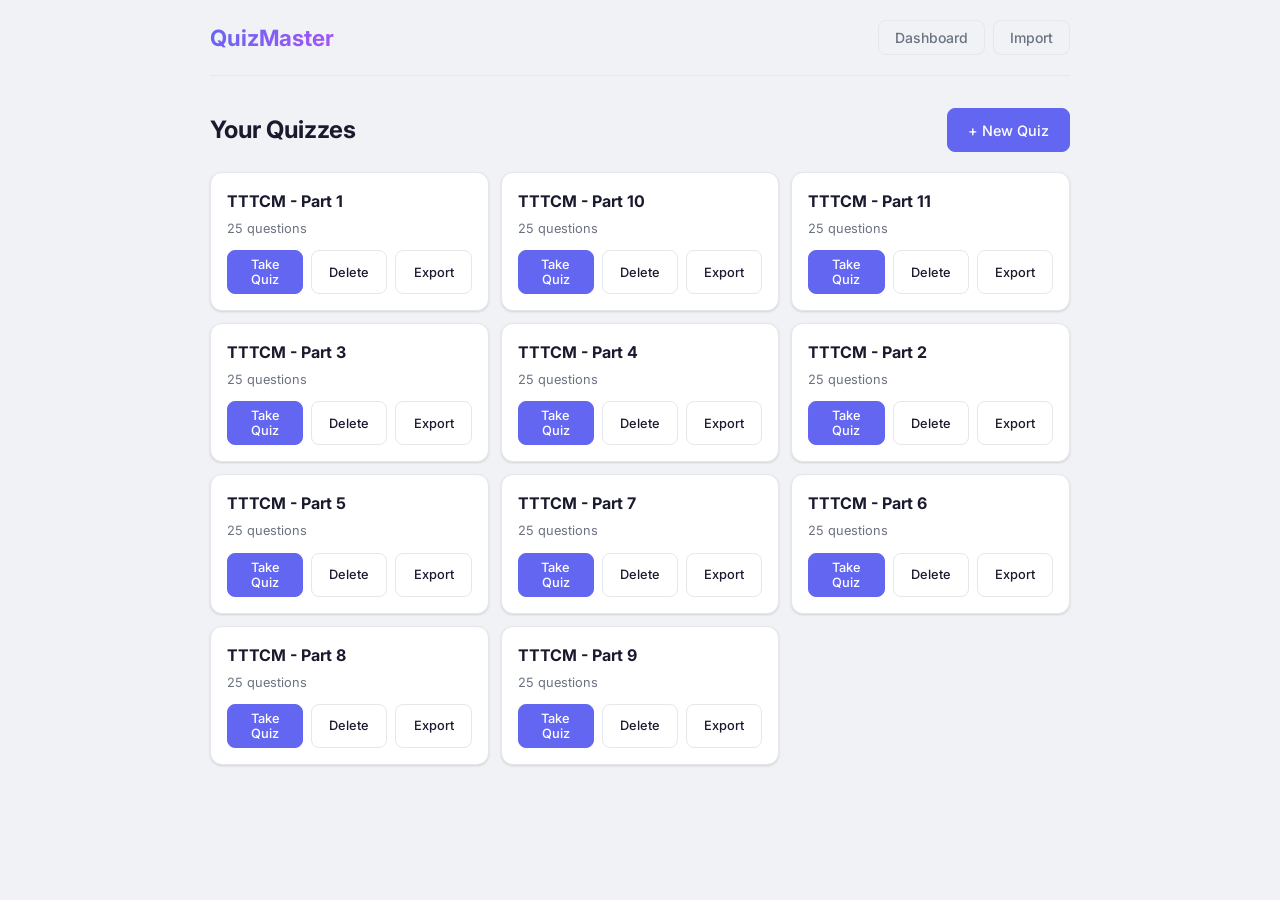
==== index.html @ abd86a7e "first commit" ====
<!DOCTYPE html>
<html lang="en">
<head>
  <meta charset="UTF-8" />
  <meta name="viewport" content="width=device-width, initial-scale=1.0" />
  <title>QuizMaster</title>
  <link rel="preconnect" href="https://fonts.googleapis.com" />
  <link href="https://fonts.googleapis.com/css2?family=Inter:opsz@14..32&display=swap" rel="stylesheet" />
  <link rel="stylesheet" href="style.css" />
</head>
<body>
  <div id="app">
    <header>
      <div class="logo">QuizMaster</div>
      <button class="hamburger" id="hamburger" onclick="toggleNav()" aria-label="Menu">☰</button>
      <nav id="navbar">
        <button class="nav-btn" data-view="dashboard" onclick="showView('dashboard')">Dashboard</button>
        <button class="nav-btn" data-view="import" onclick="showView('import')">Import</button>
      </nav>
    </header>

    <main>
      <!-- Dashboard -->
      <section id="view-dashboard" class="view active">
        <div class="dashboard-header">
          <h1>Your Quizzes</h1>
          <button class="btn primary" onclick="showView('import')">+ New Quiz</button>
        </div>
        <div id="quiz-list" class="quiz-grid"></div>
      </section>

      <!-- Import -->
      <section id="view-import" class="view">
        <h1>Import Questions</h1>
        <p class="subtitle">Paste JSON array of questions or upload a file.</p>
        <div class="import-layout">
          <div class="import-main">
            <textarea id="json-input" placeholder='[
  {
    "question": "What is 2+2?",
    "options": ["3", "4", "5", "6"],
    "correct": 1
  }
]'></textarea>
            <div class="import-actions">
              <button class="btn primary" onclick="importFromText()">Import</button>
              <button class="btn" onclick="document.getElementById('file-input').click()">Upload JSON</button>
              <input type="file" id="file-input" accept=".json" hidden onchange="importFromFile(event)" />
              <button class="btn secondary" onclick="importSample()">Load Sample</button>
            </div>
            <p id="import-status" class="status-msg"></p>
          </div>
          <div class="import-sidebar">
            <h3>Format</h3>
            <pre>{
  "question": "string",
  "options": ["A","B","C","D"],
  "correct": 0
}</pre>
            <p><code>correct</code> is the 0-based index of the right answer.</p>
            <p>The quiz title is derived from the first question or you can name it below.</p>
            <label>Quiz Name</label>
            <input type="text" id="quiz-name" placeholder="My Quiz" />
          </div>
        </div>
      </section>

      <!-- Quiz Taking -->
      <section id="view-quiz" class="view">
        <div id="quiz-header">
          <h2 id="quiz-title"></h2>
          <div class="quiz-meta">
            <span id="quiz-progress"></span>
            <span id="live-score" class="live-score"></span>
          </div>
        </div>
        <div id="progress-bar-container">
          <div id="progress-bar"></div>
        </div>
        <div id="question-container">
          <p id="question-text"></p>
          <div id="options-container"></div>
        </div>
        <div class="quiz-nav">
          <button class="btn" id="prev-btn" onclick="prevQuestion()">Previous</button>
          <button class="btn primary" id="next-btn" onclick="nextQuestion()">Next</button>
          <button class="btn success" id="submit-btn" onclick="submitQuiz()" style="display:none">Submit</button>
        </div>
      </section>

      <!-- Results -->
      <section id="view-results" class="view">
        <h1>Results</h1>
        <div id="results-summary" class="results-summary"></div>
        <div id="results-detail"></div>
        <div class="results-actions">
          <button class="btn primary" onclick="showView('dashboard')">Back to Dashboard</button>
          <button class="btn" onclick="retakeQuiz()">Retake</button>
        </div>
      </section>
    </main>
  </div>
  <script src="app.js"></script>
</body>
</html>
---- style.css ----
*, *::before, *::after {
  box-sizing: border-box;
  margin: 0;
  padding: 0;
}

:root {
  --bg: #f0f2f5;
  --surface: #ffffff;
  --surface-hover: #f7f8fa;
  --text: #1a1a2e;
  --text-secondary: #6b7280;
  --primary: #6366f1;
  --primary-hover: #4f46e5;
  --success: #22c55e;
  --success-bg: #dcfce7;
  --error: #ef4444;
  --error-bg: #fee2e2;
  --border: #e5e7eb;
  --radius: 12px;
  --shadow: 0 1px 3px rgba(0,0,0,0.08), 0 1px 2px rgba(0,0,0,0.06);
  --shadow-lg: 0 10px 25px rgba(0,0,0,0.1);
  --transition: 0.2s ease;
}

body {
  font-family: 'Inter', -apple-system, BlinkMacSystemFont, sans-serif;
  background: var(--bg);
  color: var(--text);
  min-height: 100vh;
  line-height: 1.5;
  -webkit-tap-highlight-color: transparent;
  touch-action: manipulation;
}

#app {
  max-width: 900px;
  margin: 0 auto;
  padding: 0 16px 40px;
}

@media (min-width: 640px) {
  #app { padding: 0 20px 40px; }
}

/* Header */
header {
  display: flex;
  align-items: center;
  justify-content: space-between;
  padding: 16px 0;
  border-bottom: 1px solid var(--border);
  margin-bottom: 24px;
  position: relative;
}

@media (min-width: 640px) {
  header { padding: 20px 0; margin-bottom: 32px; }
}

.logo {
  font-size: 1.25rem;
  font-weight: 700;
  background: linear-gradient(135deg, var(--primary), #a855f7);
  -webkit-background-clip: text;
  -webkit-text-fill-color: transparent;
  background-clip: text;
}

@media (min-width: 640px) {
  .logo { font-size: 1.4rem; }
}

/* Hamburger */
.hamburger {
  display: block;
  background: none;
  border: 1px solid var(--border);
  border-radius: 8px;
  padding: 8px 12px;
  cursor: pointer;
  font-size: 1.3rem;
  line-height: 1;
  color: var(--text);
  z-index: 10;
}

@media (min-width: 640px) {
  .hamburger { display: none; }
}

/* Nav */
nav {
  display: none;
  flex-direction: column;
  position: absolute;
  top: 100%;
  right: 0;
  background: var(--surface);
  border: 1px solid var(--border);
  border-radius: var(--radius);
  box-shadow: var(--shadow-lg);
  padding: 8px;
  gap: 4px;
  z-index: 20;
  min-width: 160px;
}

nav.open {
  display: flex;
}

@media (min-width: 640px) {
  nav {
    display: flex;
    flex-direction: row;
    position: static;
    background: none;
    border: none;
    box-shadow: none;
    padding: 0;
    gap: 8px;
    min-width: auto;
  }
}

.nav-btn {
  background: none;
  border: 1px solid var(--border);
  padding: 10px 16px;
  border-radius: 8px;
  cursor: pointer;
  font-size: 0.9rem;
  font-weight: 500;
  color: var(--text-secondary);
  transition: all var(--transition);
  font-family: inherit;
  touch-action: manipulation;
}

.nav-btn:hover {
  background: var(--surface);
  color: var(--text);
  border-color: var(--primary);
}

.nav-btn.active {
  background: var(--primary);
  color: white;
  border-color: var(--primary);
}

@media (min-width: 640px) {
  .nav-btn { font-size: 0.875rem; padding: 8px 16px; }
}

/* Views */
.view {
  display: none;
  animation: fadeIn 0.3s ease;
}

.view.active {
  display: block;
}

@keyframes fadeIn {
  from { opacity: 0; transform: translateY(8px); }
  to   { opacity: 1; transform: translateY(0); }
}

/* Buttons */
.btn {
  display: inline-flex;
  align-items: center;
  justify-content: center;
  gap: 6px;
  padding: 12px 20px;
  border-radius: 8px;
  border: 1px solid var(--border);
  background: var(--surface);
  color: var(--text);
  font-size: 0.9rem;
  font-weight: 500;
  cursor: pointer;
  transition: all var(--transition);
  font-family: inherit;
  touch-action: manipulation;
  min-height: 44px;
}

.btn:hover { background: var(--surface-hover); }

.btn.primary {
  background: var(--primary);
  color: white;
  border-color: var(--primary);
}

.btn.primary:hover { background: var(--primary-hover); }

.btn.secondary {
  background: transparent;
  border-color: var(--border);
  color: var(--text-secondary);
}

.btn.success {
  background: var(--success);
  color: white;
  border-color: var(--success);
}

.btn.success:hover { background: #16a34a; }

/* Dashboard */
.dashboard-header {
  display: flex;
  align-items: center;
  justify-content: space-between;
  margin-bottom: 20px;
  gap: 12px;
}

.dashboard-header h1 {
  font-size: 1.3rem;
  font-weight: 700;
}

@media (min-width: 640px) {
  .dashboard-header h1 { font-size: 1.5rem; }
}

.quiz-grid {
  display: grid;
  grid-template-columns: 1fr;
  gap: 12px;
}

@media (min-width: 480px) {
  .quiz-grid { grid-template-columns: repeat(auto-fill, minmax(260px, 1fr)); }
}

.quiz-card {
  background: var(--surface);
  border: 1px solid var(--border);
  border-radius: var(--radius);
  padding: 16px;
  cursor: pointer;
  transition: all var(--transition);
  box-shadow: var(--shadow);
}

.quiz-card:hover {
  box-shadow: var(--shadow-lg);
  transform: translateY(-2px);
  border-color: var(--primary);
}

.quiz-card h3 {
  font-size: 1rem;
  margin-bottom: 6px;
}

.quiz-card .meta {
  font-size: 0.8rem;
  color: var(--text-secondary);
  margin-bottom: 12px;
}

.quiz-card .card-actions {
  display: flex;
  gap: 8px;
}

.quiz-card .card-actions .btn {
  flex: 1;
  justify-content: center;
  padding: 10px 12px;
  font-size: 0.85rem;
}

@media (min-width: 640px) {
  .quiz-card .card-actions .btn { padding: 6px 12px; font-size: 0.8rem; }
}

.empty-state {
  grid-column: 1 / -1;
  text-align: center;
  padding: 40px 20px;
  color: var(--text-secondary);
}

.empty-state p { margin-bottom: 16px; }

/* Import */
.subtitle {
  color: var(--text-secondary);
  margin-bottom: 16px;
  font-size: 0.9rem;
}

.import-layout {
  display: grid;
  grid-template-columns: 1fr;
  gap: 20px;
}

@media (min-width: 680px) {
  .import-layout { grid-template-columns: 1fr 280px; }
}

.import-main textarea {
  width: 100%;
  min-height: 200px;
  padding: 14px;
  border: 1px solid var(--border);
  border-radius: var(--radius);
  font-family: 'SF Mono', 'Fira Code', monospace;
  font-size: 0.85rem;
  resize: vertical;
  background: var(--surface);
  color: var(--text);
}

@media (min-width: 640px) {
  .import-main textarea { min-height: 280px; }
}

.import-main textarea:focus {
  outline: none;
  border-color: var(--primary);
  box-shadow: 0 0 0 3px rgba(99,102,241,0.15);
}

.import-actions {
  display: flex;
  gap: 8px;
  margin-top: 12px;
  flex-wrap: wrap;
}

.import-actions .btn {
  flex: 1;
  min-width: 0;
}

@media (min-width: 480px) {
  .import-actions .btn { flex: none; }
}

.import-sidebar h3 {
  font-size: 0.9rem;
  margin-bottom: 8px;
}

.import-sidebar pre {
  background: #1e1e2e;
  color: #cdd6f4;
  padding: 12px;
  border-radius: 8px;
  font-size: 0.8rem;
  overflow-x: auto;
  margin-bottom: 12px;
}

.import-sidebar p {
  font-size: 0.8rem;
  color: var(--text-secondary);
  margin-bottom: 8px;
}

.import-sidebar label {
  display: block;
  font-size: 0.8rem;
  font-weight: 600;
  margin-bottom: 4px;
}

.import-sidebar input[type="text"] {
  width: 100%;
  padding: 10px 12px;
  border: 1px solid var(--border);
  border-radius: 8px;
  font-family: inherit;
  font-size: 0.875rem;
  background: var(--surface);
  color: var(--text);
}

.import-sidebar input[type="text"]:focus {
  outline: none;
  border-color: var(--primary);
}

.status-msg {
  margin-top: 12px;
  font-size: 0.875rem;
}

.status-msg.ok { color: var(--success); }
.status-msg.err { color: var(--error); }

/* Quiz Taking */
#quiz-header {
  margin-bottom: 8px;
}

#quiz-title {
  font-size: 1.1rem;
  line-height: 1.4;
}

@media (min-width: 640px) {
  #quiz-title { font-size: 1.3rem; }
}

.quiz-meta {
  color: var(--text-secondary);
  font-size: 0.8rem;
  display: flex;
  justify-content: space-between;
  align-items: center;
  flex-wrap: wrap;
  gap: 4px;
}

.live-score {
  font-weight: 600;
  color: var(--text);
}

#progress-bar-container {
  height: 6px;
  background: var(--border);
  border-radius: 3px;
  margin: 12px 0 16px;
  overflow: hidden;
}

@media (min-width: 640px) {
  #progress-bar-container { margin: 16px 0 24px; }
}

#progress-bar {
  height: 100%;
  background: linear-gradient(90deg, var(--primary), #a855f7);
  border-radius: 3px;
  transition: width 0.3s ease;
  width: 0%;
}

#question-container {
  background: var(--surface);
  border: 1px solid var(--border);
  border-radius: var(--radius);
  padding: 20px;
  box-shadow: var(--shadow);
}

@media (min-width: 640px) {
  #question-container { padding: 32px; }
}

#question-text {
  font-size: 1rem;
  font-weight: 600;
  margin-bottom: 20px;
  line-height: 1.6;
}

@media (min-width: 640px) {
  #question-text { font-size: 1.1rem; margin-bottom: 24px; }
}

#options-container {
  display: flex;
  flex-direction: column;
  gap: 10px;
}

.option {
  display: flex;
  align-items: center;
  gap: 12px;
  padding: 14px 16px;
  border: 2px solid var(--border);
  border-radius: 10px;
  cursor: pointer;
  transition: all var(--transition);
  background: var(--surface);
  font-size: 0.9rem;
  line-height: 1.4;
  touch-action: manipulation;
  user-select: none;
  -webkit-user-select: none;
}

@media (min-width: 640px) {
  .option { padding: 14px 16px; font-size: 0.95rem; }
}

.option:active {
  transform: scale(0.99);
}

.option:hover {
  border-color: var(--primary);
  background: #f8f8ff;
}

.option.selected {
  border-color: var(--primary);
  background: #eef2ff;
}

.option .indicator {
  width: 28px;
  height: 28px;
  border-radius: 50%;
  border: 2px solid var(--border);
  display: flex;
  align-items: center;
  justify-content: center;
  flex-shrink: 0;
  transition: all var(--transition);
  font-size: 0.75rem;
  font-weight: 700;
}

@media (min-width: 640px) {
  .option .indicator { width: 22px; height: 22px; font-size: 0.7rem; }
}

.option.selected .indicator {
  background: var(--primary);
  border-color: var(--primary);
  color: white;
}

.option.correct {
  border-color: var(--success);
  background: var(--success-bg);
}

.option.correct .indicator {
  background: var(--success);
  border-color: var(--success);
  color: white;
}

.option.wrong {
  border-color: var(--error);
  background: var(--error-bg);
}

.option.wrong .indicator {
  background: var(--error);
  border-color: var(--error);
  color: white;
}

.option.disabled {
  cursor: default;
  opacity: 0.85;
}

.option.disabled:active {
  transform: none;
}

.quiz-nav {
  display: flex;
  flex-direction: column;
  margin-top: 16px;
  gap: 8px;
}

@media (min-width: 480px) {
  .quiz-nav { flex-direction: row; justify-content: space-between; margin-top: 20px; }
}

.quiz-nav .btn {
  width: 100%;
}

@media (min-width: 480px) {
  .quiz-nav .btn { width: auto; }
}

/* Results */
.results-summary {
  background: var(--surface);
  border: 1px solid var(--border);
  border-radius: var(--radius);
  padding: 24px;
  text-align: center;
  margin-bottom: 20px;
  box-shadow: var(--shadow);
}

@media (min-width: 640px) {
  .results-summary { padding: 32px; margin-bottom: 24px; }
}

.results-summary .score {
  font-size: 2.5rem;
  font-weight: 800;
  background: linear-gradient(135deg, var(--primary), #a855f7);
  -webkit-background-clip: text;
  -webkit-text-fill-color: transparent;
  background-clip: text;
}

@media (min-width: 640px) {
  .results-summary .score { font-size: 3rem; }
}

.results-summary .details {
  font-size: 0.95rem;
  color: var(--text-secondary);
  margin-top: 8px;
}

.results-summary .badge {
  display: inline-block;
  margin-top: 12px;
  padding: 4px 16px;
  border-radius: 20px;
  font-size: 0.85rem;
  font-weight: 600;
}

.badge.perfect { background: var(--success-bg); color: #16a34a; }
.badge.great { background: #dbeafe; color: #2563eb; }
.badge.good { background: #fef3c7; color: #d97706; }
.badge.poor { background: var(--error-bg); color: #dc2626; }

.results-actions {
  display: flex;
  flex-direction: column;
  gap: 8px;
  margin-top: 20px;
}

@media (min-width: 480px) {
  .results-actions { flex-direction: row; }
}

.results-actions .btn {
  width: 100%;
}

@media (min-width: 480px) {
  .results-actions .btn { width: auto; }
}

.review-item {
  background: var(--surface);
  border: 1px solid var(--border);
  border-radius: var(--radius);
  padding: 16px;
  margin-bottom: 12px;
  box-shadow: var(--shadow);
}

@media (min-width: 640px) {
  .review-item { padding: 20px; }
}

.review-item .q {
  font-weight: 600;
  margin-bottom: 8px;
  font-size: 0.9rem;
  line-height: 1.5;
}

.review-item .a {
  font-size: 0.85rem;
  color: var(--text-secondary);
}

.review-item .a .user-answer { font-weight: 600; }
.review-item .a .user-answer.correct { color: var(--success); }
.review-item .a .user-answer.wrong { color: var(--error); }
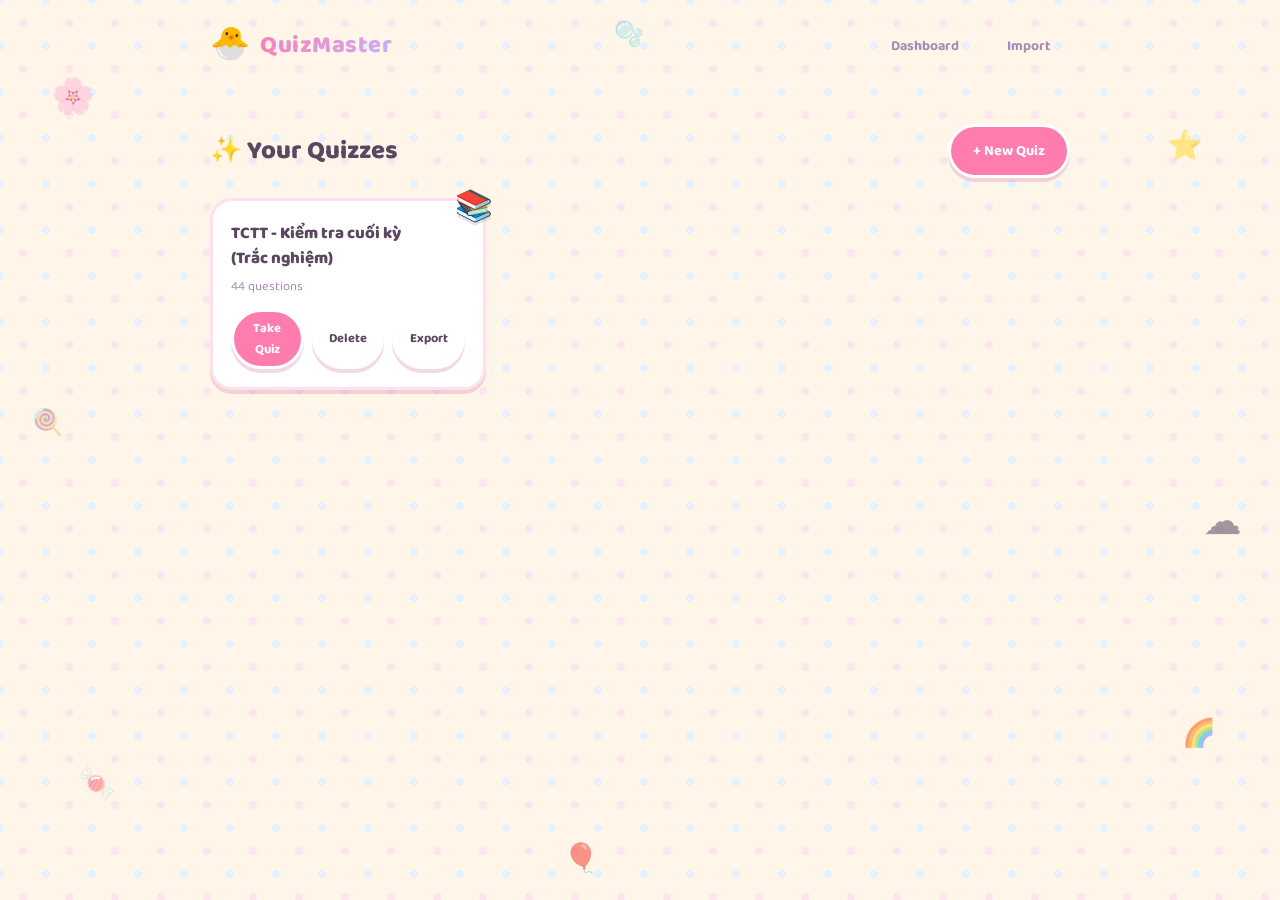
==== commit f57f64fc: "Merge cute sticker edition into index.html (drop separate index_cute)" ====
--- a/index.html
+++ b/index.html
@@ -3,15 +3,31 @@
 <head>
   <meta charset="UTF-8" />
   <meta name="viewport" content="width=device-width, initial-scale=1.0" />
-  <title>QuizMaster</title>
+  <title>QuizMaster ✨</title>
+  <link rel="icon" href="data:image/svg+xml,<svg xmlns='http://www.w3.org/2000/svg' viewBox='0 0 100 100'><text y='.9em' font-size='90'>🧸</text></svg>" />
   <link rel="preconnect" href="https://fonts.googleapis.com" />
-  <link href="https://fonts.googleapis.com/css2?family=Inter:opsz@14..32&display=swap" rel="stylesheet" />
-  <link rel="stylesheet" href="style.css" />
+  <link rel="preconnect" href="https://fonts.gstatic.com" crossorigin />
+  <link href="https://fonts.googleapis.com/css2?family=Baloo+2:wght@500;700;800&display=swap" rel="stylesheet" />
+  <link rel="stylesheet" href="style_cute.css" />
 </head>
 <body>
+  <div class="bg-stickers" aria-hidden="true">
+    <span>🌸</span>
+    <span>⭐</span>
+    <span>🍭</span>
+    <span>☁️</span>
+    <span>🍬</span>
+    <span>🌈</span>
+    <span>🫧</span>
+    <span>🎈</span>
+  </div>
+
   <div id="app">
     <header>
-      <div class="logo">QuizMaster</div>
+      <div class="header-brand">
+        <span class="mascot" aria-hidden="true">🐣</span>
+        <div class="logo">QuizMaster</div>
+      </div>
       <button class="hamburger" id="hamburger" onclick="toggleNav()" aria-label="Menu">☰</button>
       <nav id="navbar">
         <button class="nav-btn" data-view="dashboard" onclick="showView('dashboard')">Dashboard</button>
@@ -32,7 +48,7 @@
       <!-- Import -->
       <section id="view-import" class="view">
         <h1>Import Questions</h1>
-        <p class="subtitle">Paste JSON array of questions or upload a file.</p>
+        <p class="subtitle">Paste JSON array of questions or upload a file. ♡</p>
         <div class="import-layout">
           <div class="import-main">
             <textarea id="json-input" placeholder='[
@@ -51,7 +67,7 @@
             <p id="import-status" class="status-msg"></p>
           </div>
           <div class="import-sidebar">
-            <h3>Format</h3>
+            <h3>Format 📌</h3>
             <pre>{
   "question": "string",
   "options": ["A","B","C","D"],
@@ -84,7 +100,7 @@
         <div class="quiz-nav">
           <button class="btn" id="prev-btn" onclick="prevQuestion()">Previous</button>
           <button class="btn primary" id="next-btn" onclick="nextQuestion()">Next</button>
-          <button class="btn success" id="submit-btn" onclick="submitQuiz()" style="display:none">Submit</button>
+          <button class="btn success" id="submit-btn" onclick="submitQuiz()" style="display:none">Submit 🎀</button>
         </div>
       </section>
 
@@ -100,6 +116,6 @@
       </section>
     </main>
   </div>
-  <script src="app.js"></script>
+  <script src="app_cute.js"></script>
 </body>
 </html>
--- a/style_cute.css
+++ b/style_cute.css
@@ -0,0 +1,1054 @@
+/* ═══════════════════════════════════════════════════
+   QuizMaster — Cute Sticker Edition 🧸
+   Pastel sticker-book design: die-cut white borders,
+   hard pastel shadows, springy bouncy animations.
+   ═══════════════════════════════════════════════════ */
+
+*, *::before, *::after {
+  box-sizing: border-box;
+  margin: 0;
+  padding: 0;
+}
+
+:root {
+  --bg: #FFF6E9;
+  --surface: #FFFFFF;
+  --surface-hover: #FFF1F6;
+  --text: #5C4760;
+  --text-secondary: #A98BB4;
+  --primary: #FF7DAE;
+  --primary-hover: #FF5C9D;
+  --primary-shadow: #E86A9C;
+  --primary-soft: #FFE0EC;
+  --lavender: #C5B3FF;
+  --lavender-soft: #EDE6FF;
+  --mint: #4ECB8D;
+  --mint-soft: #DCF7EA;
+  --peach: #FFB86B;
+  --peach-soft: #FFEDD6;
+  --sky-soft: #DFF3FF;
+  --success: #4ECB8D;
+  --success-shadow: #3BAF76;
+  --success-bg: #DCF7EA;
+  --error: #FF6B81;
+  --error-bg: #FFE1E6;
+  --border: #FFD3E4;
+  --radius: 22px;
+  --shadow-sticker: 0 4px 0 rgba(214, 143, 178, 0.35);
+  --shadow-pop: 0 8px 0 rgba(214, 143, 178, 0.30), 0 16px 30px rgba(214, 143, 178, 0.22);
+  --spring: cubic-bezier(0.34, 1.56, 0.64, 1);
+  --transition: 0.25s var(--spring);
+  --font-cute: 'Baloo 2', 'Comic Sans MS', 'Chalkboard SE', system-ui, sans-serif;
+}
+
+body {
+  font-family: var(--font-cute);
+  color: var(--text);
+  min-height: 100vh;
+  line-height: 1.5;
+  -webkit-tap-highlight-color: transparent;
+  touch-action: manipulation;
+  overflow-x: hidden;
+  background-color: var(--bg);
+  /* polka-dot wallpaper */
+  background-image:
+    radial-gradient(#FFE4EE 12%, transparent 13%),
+    radial-gradient(#E4F2FF 12%, transparent 13%);
+  background-size: 46px 46px;
+  background-position: 0 0, 23px 23px;
+}
+
+::selection { background: var(--primary-soft); }
+
+#app {
+  max-width: 900px;
+  margin: 0 auto;
+  padding: 0 16px 40px;
+  position: relative;
+  z-index: 1;
+}
+
+@media (min-width: 640px) {
+  #app { padding: 0 20px 40px; }
+}
+
+/* ── Floating background stickers ── */
+.bg-stickers {
+  position: fixed;
+  inset: 0;
+  pointer-events: none;
+  z-index: 0;
+}
+
+.bg-stickers span {
+  position: absolute;
+  font-size: 2rem;
+  opacity: 0.55;
+  animation: floaty 8s ease-in-out infinite;
+}
+
+.bg-stickers span:nth-child(1) { top: 8%;  left: 4%;   font-size: 2.2rem; animation-duration: 7s; }
+.bg-stickers span:nth-child(2) { top: 14%; right: 6%;  font-size: 1.8rem; animation-duration: 8.4s; animation-delay: 0.5s; }
+.bg-stickers span:nth-child(3) { top: 45%; left: 2.5%; font-size: 1.6rem; animation-duration: 9s;   animation-delay: 1s; }
+.bg-stickers span:nth-child(4) { top: 55%; right: 3%;  font-size: 2.4rem; animation-duration: 7.5s; animation-delay: 0.2s; }
+.bg-stickers span:nth-child(5) { bottom: 10%; left: 6%; font-size: 2rem;  animation-duration: 8.5s; animation-delay: 1.4s; }
+.bg-stickers span:nth-child(6) { bottom: 16%; right: 5%; font-size: 1.7rem; animation-duration: 7.2s; animation-delay: 0.8s; }
+.bg-stickers span:nth-child(7) { top: 2%;  left: 48%;  font-size: 1.5rem; animation-duration: 10s;  animation-delay: 2s; }
+.bg-stickers span:nth-child(8) { bottom: 2%; left: 44%; font-size: 1.8rem; animation-duration: 9.5s; animation-delay: 1.1s; }
+
+@media (max-width: 640px) {
+  .bg-stickers span:nth-child(n+5) { display: none; }
+}
+
+/* ── Header ── */
+header {
+  display: flex;
+  align-items: center;
+  justify-content: space-between;
+  padding: 18px 0;
+  margin-bottom: 24px;
+  position: relative;
+}
+
+@media (min-width: 640px) {
+  header { padding: 22px 0; margin-bottom: 32px; }
+}
+
+.header-brand {
+  display: flex;
+  align-items: center;
+  gap: 10px;
+}
+
+.mascot {
+  display: inline-block;
+  font-size: 1.8rem;
+  transform-origin: bottom center;
+  animation: mascotBounce 2.4s ease-in-out infinite;
+}
+
+.logo {
+  font-size: 1.3rem;
+  font-weight: 800;
+  letter-spacing: 0.5px;
+  background: linear-gradient(135deg, var(--primary), var(--lavender));
+  -webkit-background-clip: text;
+  -webkit-text-fill-color: transparent;
+  background-clip: text;
+  cursor: default;
+}
+
+.logo:hover { animation: wiggle 0.45s ease; }
+
+@media (min-width: 640px) {
+  .logo { font-size: 1.5rem; }
+  .mascot { font-size: 2rem; }
+}
+
+/* ── Hamburger ── */
+.hamburger {
+  display: block;
+  background: var(--surface);
+  border: 3px solid var(--border);
+  border-radius: 14px;
+  padding: 8px 12px;
+  cursor: pointer;
+  font-size: 1.3rem;
+  line-height: 1;
+  color: var(--primary);
+  box-shadow: var(--shadow-sticker);
+  z-index: 10;
+  transition: transform var(--transition), box-shadow var(--transition);
+}
+
+.hamburger:hover { transform: rotate(-8deg) scale(1.08); }
+.hamburger:active { transform: scale(0.9); box-shadow: 0 1px 0 rgba(214, 143, 178, 0.35); }
+
+@media (min-width: 640px) {
+  .hamburger { display: none; }
+}
+
+/* ── Nav ── */
+nav {
+  display: none;
+  flex-direction: column;
+  position: absolute;
+  top: 100%;
+  right: 0;
+  background: var(--surface);
+  border: 3px solid var(--border);
+  border-radius: 18px;
+  box-shadow: var(--shadow-pop);
+  padding: 8px;
+  gap: 4px;
+  z-index: 20;
+  min-width: 170px;
+  transform-origin: top right;
+}
+
+nav.open {
+  display: flex;
+  animation: stickerPop 0.35s var(--spring);
+}
+
+@media (min-width: 640px) {
+  nav {
+    display: flex;
+    flex-direction: row;
+    position: static;
+    background: none;
+    border: none;
+    box-shadow: none;
+    padding: 0;
+    gap: 8px;
+    min-width: auto;
+  }
+}
+
+.nav-btn {
+  background: none;
+  border: 2.5px solid transparent;
+  padding: 10px 18px;
+  border-radius: 999px;
+  cursor: pointer;
+  font-size: 0.9rem;
+  font-weight: 700;
+  color: var(--text-secondary);
+  transition: all var(--transition);
+  font-family: inherit;
+  touch-action: manipulation;
+}
+
+.nav-btn:hover {
+  background: var(--primary-soft);
+  color: var(--primary-hover);
+  transform: translateY(-2px) rotate(-1deg);
+}
+
+.nav-btn.active {
+  background: var(--primary);
+  color: white;
+  box-shadow: 0 3px 0 var(--primary-shadow);
+}
+
+@media (min-width: 640px) {
+  .nav-btn { font-size: 0.875rem; padding: 8px 18px; }
+}
+
+/* ── Views ── */
+.view {
+  display: none;
+}
+
+.view.active {
+  display: block;
+  animation: viewPop 0.5s var(--spring);
+}
+
+/* ── Buttons (squishy candy pills) ── */
+.btn {
+  display: inline-flex;
+  align-items: center;
+  justify-content: center;
+  gap: 6px;
+  padding: 12px 22px;
+  border-radius: 999px;
+  border: 3px solid #FFFFFF;
+  background: var(--surface);
+  color: var(--text);
+  font-size: 0.9rem;
+  font-weight: 700;
+  font-family: inherit;
+  cursor: pointer;
+  box-shadow: var(--shadow-sticker);
+  transition: all var(--transition);
+  touch-action: manipulation;
+  min-height: 44px;
+}
+
+.btn:hover {
+  background: var(--surface-hover);
+  transform: translateY(-3px) rotate(-1deg);
+  box-shadow: 0 7px 0 rgba(214, 143, 178, 0.35);
+}
+
+.btn:active {
+  transform: translateY(2px) scale(0.95);
+  box-shadow: 0 1px 0 rgba(214, 143, 178, 0.35);
+}
+
+.btn:focus-visible {
+  outline: 3px dashed var(--primary);
+  outline-offset: 3px;
+}
+
+.btn.primary {
+  background: var(--primary);
+  color: white;
+}
+
+.btn.primary:hover { background: var(--primary-hover); }
+
+.btn.secondary {
+  background: var(--sky-soft);
+  color: var(--text);
+}
+
+.btn.success {
+  background: var(--success);
+  color: white;
+}
+
+.btn.success:hover { background: #3DBE80; }
+
+/* ── Dashboard ── */
+.dashboard-header {
+  display: flex;
+  align-items: center;
+  justify-content: space-between;
+  margin-bottom: 20px;
+  gap: 12px;
+}
+
+.dashboard-header h1 {
+  font-size: 1.4rem;
+  font-weight: 800;
+}
+
+.dashboard-header h1::before {
+  content: '✨ ';
+}
+
+@media (min-width: 640px) {
+  .dashboard-header h1 { font-size: 1.6rem; }
+}
+
+/* Resume banner */
+.resume-banner {
+  display: flex;
+  align-items: center;
+  justify-content: space-between;
+  gap: 12px;
+  grid-column: 1 / -1;
+  background: linear-gradient(135deg, var(--primary-soft), var(--lavender-soft));
+  border: 3px solid #FFFFFF;
+  border-radius: var(--radius);
+  padding: 14px 18px;
+  margin-bottom: 6px;
+  cursor: pointer;
+  box-shadow: var(--shadow-sticker);
+  transition: all var(--transition);
+}
+
+.resume-banner:hover {
+  transform: translateY(-3px) rotate(-0.5deg);
+  box-shadow: var(--shadow-pop);
+}
+
+.resume-banner:active { transform: scale(0.98); }
+
+.resume-info {
+  display: flex;
+  flex-direction: column;
+  gap: 2px;
+  min-width: 0;
+}
+
+.resume-info strong {
+  font-size: 0.95rem;
+  overflow: hidden;
+  text-overflow: ellipsis;
+  white-space: nowrap;
+}
+
+.resume-progress {
+  font-size: 0.8rem;
+  color: var(--text-secondary);
+}
+
+.resume-banner .btn {
+  flex-shrink: 0;
+}
+
+/* Quiz cards — sticker variety pack */
+.quiz-grid {
+  display: grid;
+  grid-template-columns: 1fr;
+  gap: 16px;
+}
+
+@media (min-width: 480px) {
+  .quiz-grid { grid-template-columns: repeat(auto-fill, minmax(260px, 1fr)); }
+}
+
+.quiz-card {
+  position: relative;
+  background: var(--surface);
+  border: 3px solid var(--primary-soft);
+  border-radius: var(--radius);
+  padding: 18px;
+  padding-top: 20px;
+  cursor: pointer;
+  transition: all var(--transition);
+  box-shadow: var(--shadow-sticker);
+}
+
+.quiz-card:nth-child(4n+2) { border-color: var(--lavender-soft); }
+.quiz-card:nth-child(4n+3) { border-color: var(--mint-soft); }
+.quiz-card:nth-child(4n+4) { border-color: var(--peach-soft); }
+
+.quiz-card:hover {
+  box-shadow: var(--shadow-pop);
+  transform: translateY(-5px) rotate(-1.2deg);
+}
+
+.quiz-card .card-sticker {
+  position: absolute;
+  top: -16px;
+  right: -10px;
+  font-size: 1.9rem;
+  filter: drop-shadow(0 3px 0 rgba(92, 71, 96, 0.15));
+  animation: stickerWiggle 3.5s ease-in-out infinite;
+}
+
+.quiz-card h3 {
+  font-size: 1.05rem;
+  font-weight: 800;
+  margin-bottom: 6px;
+  padding-right: 28px;
+}
+
+.quiz-card .meta {
+  font-size: 0.8rem;
+  color: var(--text-secondary);
+  margin-bottom: 12px;
+}
+
+.quiz-card .card-actions {
+  display: flex;
+  gap: 8px;
+}
+
+.quiz-card .card-actions .btn {
+  flex: 1;
+  justify-content: center;
+  padding: 10px 12px;
+  font-size: 0.85rem;
+  min-height: 40px;
+}
+
+@media (min-width: 640px) {
+  .quiz-card .card-actions .btn { padding: 6px 12px; font-size: 0.8rem; }
+}
+
+.empty-state {
+  grid-column: 1 / -1;
+  text-align: center;
+  padding: 44px 20px;
+  color: var(--text-secondary);
+}
+
+.empty-state p { margin-bottom: 16px; }
+
+.empty-emoji {
+  display: inline-block;
+  font-size: 3.2rem;
+  animation: floaty 3s ease-in-out infinite;
+}
+
+/* ── Import ── */
+.subtitle {
+  color: var(--text-secondary);
+  margin-bottom: 16px;
+  font-size: 0.9rem;
+}
+
+.import-layout {
+  display: grid;
+  grid-template-columns: 1fr;
+  gap: 24px;
+}
+
+@media (min-width: 680px) {
+  .import-layout { grid-template-columns: 1fr 290px; }
+}
+
+.import-main textarea {
+  width: 100%;
+  min-height: 200px;
+  padding: 14px;
+  border: 3px solid var(--border);
+  border-radius: 18px;
+  font-family: 'SF Mono', 'Fira Code', monospace;
+  font-size: 0.85rem;
+  resize: vertical;
+  background: var(--surface);
+  color: var(--text);
+  transition: border-color var(--transition), box-shadow var(--transition);
+}
+
+@media (min-width: 640px) {
+  .import-main textarea { min-height: 280px; }
+}
+
+.import-main textarea:focus {
+  outline: none;
+  border-color: var(--primary);
+  box-shadow: 0 0 0 4px rgba(255, 125, 174, 0.18);
+}
+
+.import-actions {
+  display: flex;
+  gap: 8px;
+  margin-top: 14px;
+  flex-wrap: wrap;
+}
+
+.import-actions .btn {
+  flex: 1;
+  min-width: 0;
+}
+
+@media (min-width: 480px) {
+  .import-actions .btn { flex: none; }
+}
+
+/* Sticky-note sidebar */
+.import-sidebar {
+  background: #FFF8BF;
+  border: 3px solid #FFFFFF;
+  border-radius: 18px;
+  box-shadow: 0 5px 0 #EAD98E;
+  padding: 18px;
+  transform: rotate(-1deg);
+}
+
+.import-sidebar h3 {
+  font-size: 0.95rem;
+  font-weight: 800;
+  margin-bottom: 8px;
+  color: #7A6A2F;
+}
+
+.import-sidebar pre {
+  background: #FFFDF0;
+  border: 2px dashed #E5D27E;
+  color: #7A6A2F;
+  padding: 12px;
+  border-radius: 12px;
+  font-size: 0.8rem;
+  overflow-x: auto;
+  margin-bottom: 12px;
+}
+
+.import-sidebar p {
+  font-size: 0.8rem;
+  color: #8A7A3F;
+  margin-bottom: 8px;
+}
+
+.import-sidebar label {
+  display: block;
+  font-size: 0.8rem;
+  font-weight: 700;
+  margin-bottom: 4px;
+  color: #7A6A2F;
+}
+
+.import-sidebar input[type="text"] {
+  width: 100%;
+  padding: 10px 14px;
+  border: 2.5px solid #E5D27E;
+  border-radius: 999px;
+  font-family: inherit;
+  font-size: 0.875rem;
+  background: #FFFFFF;
+  color: var(--text);
+}
+
+.import-sidebar input[type="text"]:focus {
+  outline: none;
+  border-color: var(--primary);
+  box-shadow: 0 0 0 4px rgba(255, 125, 174, 0.18);
+}
+
+.status-msg {
+  margin-top: 12px;
+  font-size: 0.875rem;
+  font-weight: 700;
+}
+
+.status-msg.ok { color: var(--success); }
+.status-msg.err { color: var(--error); }
+
+/* ── Quiz Taking ── */
+#quiz-header {
+  margin-bottom: 8px;
+}
+
+#quiz-title {
+  font-size: 1.15rem;
+  line-height: 1.4;
+  font-weight: 800;
+}
+
+@media (min-width: 640px) {
+  #quiz-title { font-size: 1.35rem; }
+}
+
+.quiz-meta {
+  color: var(--text-secondary);
+  font-size: 0.8rem;
+  display: flex;
+  justify-content: space-between;
+  align-items: center;
+  flex-wrap: wrap;
+  gap: 4px;
+}
+
+.live-score {
+  font-weight: 800;
+  color: var(--text);
+}
+
+.live-score.bump {
+  display: inline-block;
+  animation: bump 0.45s var(--spring);
+}
+
+/* Progress bar with a star riding the tip */
+#progress-bar-container {
+  height: 18px;
+  background: #FFE4EE;
+  border: 2px solid #FFFFFF;
+  border-radius: 999px;
+  margin: 12px 0 20px;
+  box-shadow: inset 0 2px 0 rgba(214, 143, 178, 0.15);
+  overflow: visible;
+}
+
+#progress-bar {
+  height: 100%;
+  background: linear-gradient(90deg, var(--primary), var(--peach));
+  border-radius: 999px;
+  transition: width 0.5s var(--spring);
+  width: 0%;
+  position: relative;
+}
+
+#progress-bar::after {
+  content: '⭐';
+  position: absolute;
+  right: -14px;
+  top: 50%;
+  font-size: 1.05rem;
+  filter: drop-shadow(0 2px 0 rgba(92, 71, 96, 0.2));
+  animation: starBounce 0.8s ease-in-out infinite;
+}
+
+/* Question card with washi tape */
+#question-container {
+  position: relative;
+  background: var(--surface);
+  border: 3px solid var(--lavender-soft);
+  border-radius: var(--radius);
+  padding: 24px 20px;
+  box-shadow: var(--shadow-sticker);
+}
+
+#question-container::before {
+  content: '';
+  position: absolute;
+  top: -14px;
+  left: 50%;
+  width: 120px;
+  height: 28px;
+  transform: translateX(-50%) rotate(-3deg);
+  background: rgba(255, 154, 194, 0.5);
+  border-left: 2px dashed rgba(255, 255, 255, 0.85);
+  border-right: 2px dashed rgba(255, 255, 255, 0.85);
+  border-radius: 4px;
+}
+
+@media (min-width: 640px) {
+  #question-container { padding: 32px; }
+}
+
+#question-text {
+  font-size: 1.05rem;
+  font-weight: 700;
+  margin-bottom: 20px;
+  line-height: 1.6;
+}
+
+#question-text::before {
+  content: '💭 ';
+}
+
+@media (min-width: 640px) {
+  #question-text { font-size: 1.15rem; margin-bottom: 24px; }
+}
+
+#options-container {
+  display: flex;
+  flex-direction: column;
+  gap: 12px;
+}
+
+.option {
+  display: flex;
+  align-items: center;
+  gap: 12px;
+  padding: 14px 16px;
+  border: 3px solid var(--border);
+  border-radius: 18px;
+  cursor: pointer;
+  transition: all var(--transition);
+  background: var(--surface);
+  font-size: 0.9rem;
+  line-height: 1.4;
+  touch-action: manipulation;
+  user-select: none;
+  -webkit-user-select: none;
+}
+
+@media (min-width: 640px) {
+  .option { font-size: 0.95rem; }
+}
+
+.option:active { transform: scale(0.98); }
+
+.option:hover:not(.disabled) {
+  border-color: var(--primary);
+  background: #FFF3F8;
+  transform: translateX(6px) rotate(0.4deg);
+}
+
+.option.selected {
+  border-color: var(--primary);
+  background: var(--primary-soft);
+  animation: popCorrect 0.4s var(--spring);
+}
+
+.option .indicator {
+  width: 30px;
+  height: 30px;
+  border-radius: 50%;
+  border: 2.5px solid var(--border);
+  display: flex;
+  align-items: center;
+  justify-content: center;
+  flex-shrink: 0;
+  transition: all var(--transition);
+  font-size: 0.75rem;
+  font-weight: 800;
+}
+
+/* pastel rotation on the letter badges */
+.option:nth-child(4n+1) .indicator { background: var(--primary-soft); }
+.option:nth-child(4n+2) .indicator { background: var(--lavender-soft); }
+.option:nth-child(4n+3) .indicator { background: var(--mint-soft); }
+.option:nth-child(4n+4) .indicator { background: var(--peach-soft); }
+
+@media (min-width: 640px) {
+  .option .indicator { width: 26px; height: 26px; font-size: 0.72rem; }
+}
+
+.option.selected .indicator {
+  background: var(--primary);
+  border-color: #FFFFFF;
+  color: white;
+}
+
+.option.correct {
+  border-color: var(--mint);
+  background: var(--success-bg);
+  animation: popCorrect 0.45s var(--spring);
+}
+
+.option.correct .indicator {
+  background: var(--success);
+  border-color: #FFFFFF;
+  color: white;
+}
+
+.option.wrong {
+  border-color: var(--error);
+  background: var(--error-bg);
+  animation: shake 0.4s ease;
+}
+
+.option.wrong .indicator {
+  background: var(--error);
+  border-color: #FFFFFF;
+  color: white;
+}
+
+.option.disabled {
+  cursor: default;
+  opacity: 0.92;
+}
+
+.option.disabled:hover { transform: none; }
+.option.disabled:active { transform: none; }
+
+.quiz-nav {
+  display: flex;
+  flex-direction: column;
+  margin-top: 18px;
+  gap: 10px;
+}
+
+@media (min-width: 480px) {
+  .quiz-nav { flex-direction: row; justify-content: space-between; margin-top: 22px; }
+}
+
+.quiz-nav .btn { width: 100%; }
+
+@media (min-width: 480px) {
+  .quiz-nav .btn { width: auto; }
+}
+
+/* ── Results ── */
+.results-summary {
+  position: relative;
+  background: var(--surface);
+  border: 3px solid var(--peach-soft);
+  border-radius: var(--radius);
+  padding: 28px 24px;
+  text-align: center;
+  margin-bottom: 20px;
+  box-shadow: var(--shadow-sticker);
+}
+
+.results-summary::before {
+  content: '';
+  position: absolute;
+  top: -14px;
+  left: 50%;
+  width: 110px;
+  height: 28px;
+  transform: translateX(-50%) rotate(2deg);
+  background: rgba(255, 203, 130, 0.55);
+  border-left: 2px dashed rgba(255, 255, 255, 0.85);
+  border-right: 2px dashed rgba(255, 255, 255, 0.85);
+  border-radius: 4px;
+}
+
+@media (min-width: 640px) {
+  .results-summary { padding: 36px 32px; margin-bottom: 24px; }
+}
+
+.results-summary .score {
+  display: inline-block;
+  font-size: 2.7rem;
+  font-weight: 800;
+  background: linear-gradient(135deg, var(--primary), var(--peach));
+  -webkit-background-clip: text;
+  -webkit-text-fill-color: transparent;
+  background-clip: text;
+  animation: scorePop 0.7s var(--spring);
+}
+
+@media (min-width: 640px) {
+  .results-summary .score { font-size: 3.2rem; }
+}
+
+.results-summary .details {
+  font-size: 0.95rem;
+  color: var(--text-secondary);
+  margin-top: 8px;
+}
+
+.results-summary .badge {
+  display: inline-block;
+  margin-top: 14px;
+  padding: 6px 20px;
+  border-radius: 999px;
+  border: 2.5px solid #FFFFFF;
+  box-shadow: 0 3px 0 rgba(214, 143, 178, 0.3);
+  font-size: 0.85rem;
+  font-weight: 800;
+  transform: rotate(-2deg);
+  animation: stickerPop 0.5s var(--spring) 0.15s backwards;
+}
+
+.badge.perfect { background: var(--mint-soft); color: #1E9E66; }
+.badge.great { background: var(--lavender-soft); color: #8A6FE8; }
+.badge.good { background: var(--peach-soft); color: #E08A2E; }
+.badge.poor { background: var(--error-bg); color: #E04A60; }
+
+.results-actions {
+  display: flex;
+  flex-direction: column;
+  gap: 10px;
+  margin-top: 20px;
+}
+
+@media (min-width: 480px) {
+  .results-actions { flex-direction: row; }
+}
+
+.results-actions .btn { width: 100%; }
+
+@media (min-width: 480px) {
+  .results-actions .btn { width: auto; }
+}
+
+.review-section-heading {
+  font-size: 1rem;
+  font-weight: 800;
+  margin: 22px 0 12px;
+  padding: 8px 18px;
+  border-radius: 999px;
+  display: inline-block;
+  border: 2.5px solid #FFFFFF;
+  box-shadow: 0 3px 0 rgba(214, 143, 178, 0.25);
+}
+
+.review-section-heading:first-child {
+  margin-top: 0;
+}
+
+.correct-heading {
+  background: var(--success-bg);
+  color: #1E9E66;
+}
+
+.incorrect-heading {
+  background: var(--error-bg);
+  color: #E04A60;
+}
+
+.review-item {
+  background: var(--surface);
+  border: 3px solid var(--border);
+  border-radius: 18px;
+  padding: 16px;
+  margin-bottom: 12px;
+  box-shadow: var(--shadow-sticker);
+  transition: all var(--transition);
+}
+
+.review-item:hover {
+  transform: translateY(-3px) rotate(-0.4deg);
+  box-shadow: var(--shadow-pop);
+}
+
+@media (min-width: 640px) {
+  .review-item { padding: 20px; }
+}
+
+.review-item .q {
+  font-weight: 700;
+  margin-bottom: 8px;
+  font-size: 0.9rem;
+  line-height: 1.5;
+}
+
+.review-item .a {
+  font-size: 0.85rem;
+  color: var(--text-secondary);
+}
+
+.review-item .a .user-answer { font-weight: 700; }
+.review-item .a .user-answer.correct { color: var(--success); }
+.review-item .a .user-answer.wrong { color: var(--error); }
+
+/* ── Confetti ── */
+.confetti {
+  position: fixed;
+  z-index: 999;
+  pointer-events: none;
+  will-change: transform, opacity;
+  animation: confettiPop 1s ease-out forwards;
+}
+
+.confetti.fall {
+  animation-name: confettiFall;
+  animation-timing-function: linear;
+  animation-fill-mode: forwards;
+}
+
+/* ── Keyframes ── */
+@keyframes viewPop {
+  from { opacity: 0; transform: translateY(14px) scale(0.98); }
+  to   { opacity: 1; transform: translateY(0) scale(1); }
+}
+
+@keyframes floaty {
+  0%, 100% { transform: translateY(0) rotate(-4deg); }
+  50%      { transform: translateY(-18px) rotate(5deg); }
+}
+
+@keyframes mascotBounce {
+  0%, 100% { transform: translateY(0) scale(1); }
+  30%      { transform: translateY(-6px) scale(1.06); }
+  60%      { transform: translateY(0) scale(0.95); }
+}
+
+@keyframes wiggle {
+  0%, 100% { transform: rotate(0); }
+  25%      { transform: rotate(-4deg) scale(1.05); }
+  75%      { transform: rotate(4deg) scale(1.05); }
+}
+
+@keyframes stickerPop {
+  from { opacity: 0; transform: scale(0.5) rotate(-8deg); }
+  to   { opacity: 1; transform: scale(1) rotate(0); }
+}
+
+@keyframes stickerWiggle {
+  0%, 100% { transform: rotate(6deg); }
+  50%      { transform: rotate(14deg); }
+}
+
+@keyframes popCorrect {
+  0%   { transform: scale(1); }
+  40%  { transform: scale(1.04); }
+  100% { transform: scale(1); }
+}
+
+@keyframes shake {
+  0%, 100% { transform: translateX(0); }
+  25%      { transform: translateX(-6px); }
+  50%      { transform: translateX(5px); }
+  75%      { transform: translateX(-3px); }
+}
+
+@keyframes starBounce {
+  0%, 100% { transform: translateY(-50%) scale(1); }
+  50%      { transform: translateY(-75%) scale(1.18); }
+}
+
+@keyframes bump {
+  0%   { transform: scale(1); }
+  40%  { transform: scale(1.35); }
+  100% { transform: scale(1); }
+}
+
+@keyframes scorePop {
+  from { transform: scale(0.3); opacity: 0; }
+  to   { transform: scale(1); opacity: 1; }
+}
+
+@keyframes confettiPop {
+  0%   { transform: translate(0, 0) rotate(0deg) scale(0.4); opacity: 1; }
+  70%  { opacity: 1; }
+  100% { transform: translate(var(--dx), var(--dy)) rotate(var(--rot)) scale(1.05); opacity: 0; }
+}
+
+@keyframes confettiFall {
+  0%   { transform: translate(0, 0) rotate(0deg); opacity: 1; }
+  85%  { opacity: 1; }
+  100% { transform: translate(var(--dx), var(--dy)) rotate(var(--rot)); opacity: 0; }
+}
+
+/* ── Reduced motion ── */
+@media (prefers-reduced-motion: reduce) {
+  *, *::before, *::after {
+    animation-duration: 0.01ms !important;
+    animation-iteration-count: 1 !important;
+    transition-duration: 0.01ms !important;
+  }
+}
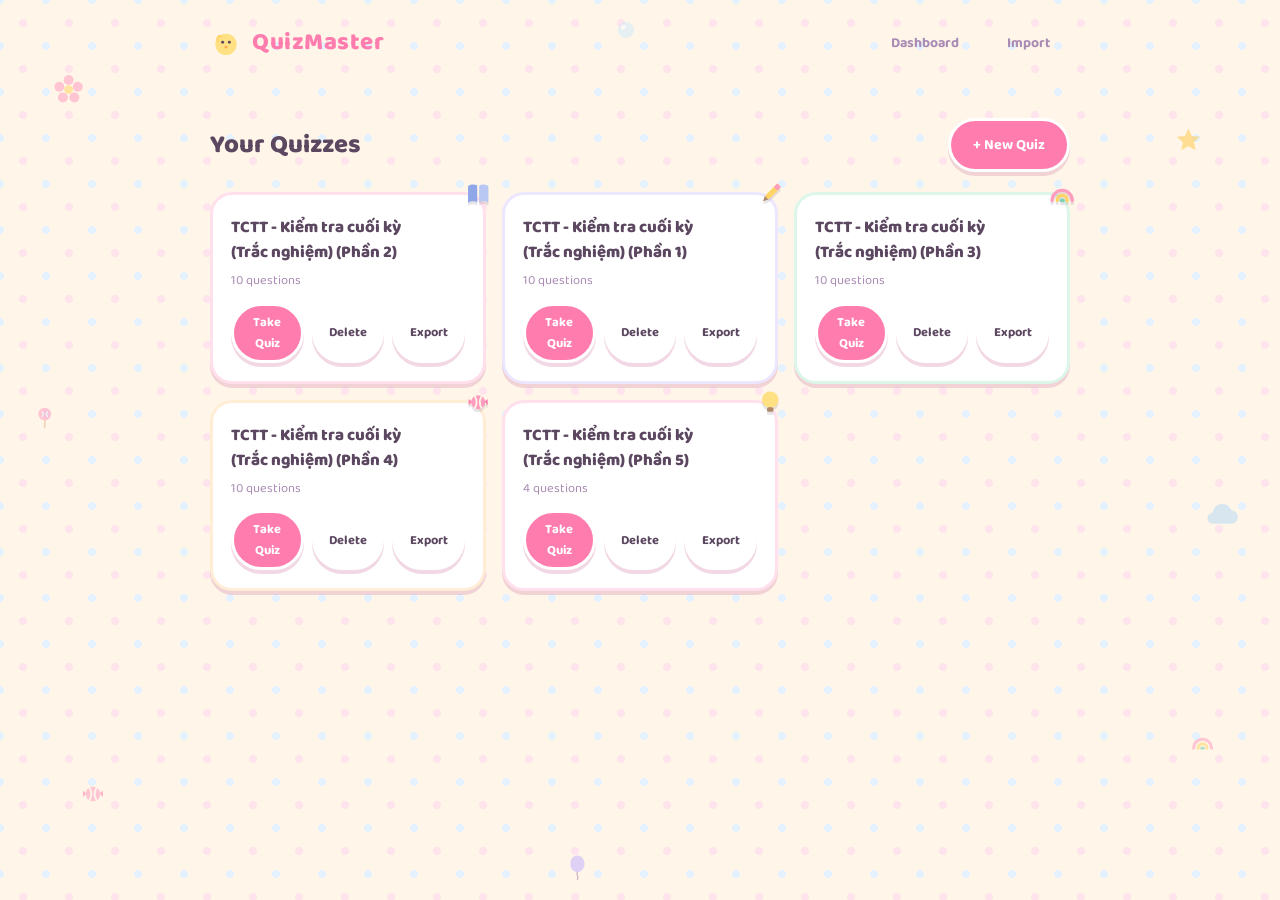
==== commit 9f9873df: "Fix all 11 hallmark audit findings: SVG sticker set replaces system emoji (cross-OS consistent, no t" ====
--- a/index.html
+++ b/index.html
@@ -3,8 +3,8 @@
 <head>
   <meta charset="UTF-8" />
   <meta name="viewport" content="width=device-width, initial-scale=1.0" />
-  <title>QuizMaster ✨</title>
-  <link rel="icon" href="data:image/svg+xml,<svg xmlns='http://www.w3.org/2000/svg' viewBox='0 0 100 100'><text y='.9em' font-size='90'>🧸</text></svg>" />
+  <title>QuizMaster</title>
+  <link rel="icon" href="data:image/svg+xml,%3Csvg xmlns='http://www.w3.org/2000/svg' viewBox='0 0 100 100'%3E%3Crect width='100' height='100' rx='24' fill='%23FF7DAE'/%3E%3Cpath fill='%23fff' d='M50 80C26 63 16 50 16 37c0-11 8-19 18-19 7 0 12.6 4 16 9.6C53.4 22 59 18 66 18c10 0 18 8 18 19 0 13-10 26-34 43z'/%3E%3C/svg%3E" />
   <link rel="preconnect" href="https://fonts.googleapis.com" />
   <link rel="preconnect" href="https://fonts.gstatic.com" crossorigin />
   <link href="https://fonts.googleapis.com/css2?family=Baloo+2:wght@500;700;800&display=swap" rel="stylesheet" />
@@ -12,23 +12,23 @@
 </head>
 <body>
   <div class="bg-stickers" aria-hidden="true">
-    <span>🌸</span>
-    <span>⭐</span>
-    <span>🍭</span>
-    <span>☁️</span>
-    <span>🍬</span>
-    <span>🌈</span>
-    <span>🫧</span>
-    <span>🎈</span>
+    <span><svg viewBox="0 0 24 24"><g fill='#FF9DBF'><circle cx='12' cy='5.5' r='3.4'/><circle cx='18.3' cy='10' r='3.4'/><circle cx='15.9' cy='17.4' r='3.4'/><circle cx='8.1' cy='17.4' r='3.4'/><circle cx='5.7' cy='10' r='3.4'/></g><circle cx='12' cy='12' r='3' fill='#FFD466'/></svg></span>
+    <span><svg viewBox="0 0 24 24"><path fill='#FFC94D' d='M12 2l2.9 6.3 6.9.7-5.2 4.6 1.5 6.7L12 16.9 5.9 20.3l1.5-6.7L2.2 9l6.9-.7z'/></svg></span>
+    <span><svg viewBox="0 0 24 24"><circle cx='12' cy='8.5' r='6' fill='#FF9DBF'/><path d='M9.5 6.5c1.5 1.2 1.5 2.8 0 4M14.5 6.5c-1.5 1.2-1.5 2.8 0 4' stroke='#FFF6E9' stroke-width='1.3' fill='none' stroke-linecap='round'/><rect x='11.2' y='14' width='1.6' height='8' rx='.8' fill='#E8B98B'/></svg></span>
+    <span><svg viewBox="0 0 24 24"><path fill='#B8D9F5' d='M17.5 18h-11a3.5 3.5 0 0 1-.4-7A6 6 0 0 1 17.8 9.6 3.8 3.8 0 0 1 17.5 18z'/></svg></span>
+    <span><svg viewBox="0 0 24 24"><path d='M4.5 9.5 7 11.5 4.5 14.5z' fill='#FF7DAE'/><path d='M19.5 9.5 17 11.5 19.5 14.5z' fill='#FF7DAE'/><circle cx='12' cy='12' r='5.5' fill='#FF9DBF'/><path d='M9.5 7.6c1.6 2.8 1.6 6 0 8.8M14.5 7.6c-1.6 2.8-1.6 6 0 8.8' stroke='#FFF6E9' stroke-width='1.4' fill='none' stroke-linecap='round'/></svg></span>
+    <span><svg viewBox="0 0 24 24"><g fill='none' stroke-linecap='round'><path d='M4 17a8 8 0 0 1 16 0' stroke='#FF9DBF' stroke-width='2.6'/><path d='M8 17a4 4 0 0 1 8 0' stroke='#FFD466' stroke-width='2.6'/><path d='M11.2 17h1.6' stroke='#7FD1AE' stroke-width='2.6'/></g></svg></span>
+    <span><svg viewBox="0 0 24 24"><circle cx='12' cy='12' r='8' fill='#CDE8FB' opacity='.9'/><circle cx='9' cy='9' r='2.4' fill='#fff' opacity='.9'/></svg></span>
+    <span><svg viewBox="0 0 24 24"><ellipse cx='12' cy='9' rx='6' ry='7' fill='#C5B3FF'/><path d='M12 16c-1.5 2 1.5 3 0 6' stroke='#A98BB4' stroke-width='1.2' fill='none' stroke-linecap='round'/></svg></span>
   </div>
 
   <div id="app">
     <header>
       <div class="header-brand">
-        <span class="mascot" aria-hidden="true">🐣</span>
+        <span class="mascot" aria-hidden="true"><svg viewBox="0 0 24 24"><circle cx='12' cy='13' r='8' fill='#FFE082'/><circle cx='9.5' cy='11.5' r='1.1' fill='#5C4760'/><circle cx='14.5' cy='11.5' r='1.1' fill='#5C4760'/><path d='M10.5 14.5h3l-1.5 2z' fill='#FF9F43'/><path d='M6 10.5C4.5 8 6.5 6 8.5 7' stroke='#FFD466' stroke-width='1.4' fill='none' stroke-linecap='round'/></svg></span>
         <div class="logo">QuizMaster</div>
       </div>
-      <button class="hamburger" id="hamburger" onclick="toggleNav()" aria-label="Menu">☰</button>
+      <button class="hamburger" id="hamburger" onclick="toggleNav()" aria-label="Menu"><svg viewBox="0 0 24 24" width="20" height="20"><path d='M4 6h16M4 12h16M4 18h16' stroke='currentColor' stroke-width='2.6' stroke-linecap='round' fill='none'/></svg></button>
       <nav id="navbar">
         <button class="nav-btn" data-view="dashboard" onclick="showView('dashboard')">Dashboard</button>
         <button class="nav-btn" data-view="import" onclick="showView('import')">Import</button>
@@ -48,7 +48,7 @@
       <!-- Import -->
       <section id="view-import" class="view">
         <h1>Import Questions</h1>
-        <p class="subtitle">Paste JSON array of questions or upload a file. ♡</p>
+        <p class="subtitle">Paste JSON array of questions or upload a file.</p>
         <div class="import-layout">
           <div class="import-main">
             <textarea id="json-input" placeholder='[
@@ -67,7 +67,7 @@
             <p id="import-status" class="status-msg"></p>
           </div>
           <div class="import-sidebar">
-            <h3>Format 📌</h3>
+            <h3>Format</h3>
             <pre>{
   "question": "string",
   "options": ["A","B","C","D"],
@@ -100,7 +100,7 @@
         <div class="quiz-nav">
           <button class="btn" id="prev-btn" onclick="prevQuestion()">Previous</button>
           <button class="btn primary" id="next-btn" onclick="nextQuestion()">Next</button>
-          <button class="btn success" id="submit-btn" onclick="submitQuiz()" style="display:none">Submit 🎀</button>
+          <button class="btn success" id="submit-btn" onclick="submitQuiz()" style="display:none">Submit</button>
         </div>
       </section>
 
--- a/style_cute.css
+++ b/style_cute.css
@@ -1,5 +1,5 @@
 /* ═══════════════════════════════════════════════════
-   QuizMaster — Cute Sticker Edition 🧸
+   QuizMaster — Cute Sticker Edition
    Pastel sticker-book design: die-cut white borders,
    hard pastel shadows, springy bouncy animations.
    ═══════════════════════════════════════════════════ */
@@ -34,11 +34,21 @@
   --error-bg: #FFE1E6;
   --border: #FFD3E4;
   --radius: 22px;
-  --shadow-sticker: 0 4px 0 rgba(214, 143, 178, 0.35);
-  --shadow-pop: 0 8px 0 rgba(214, 143, 178, 0.30), 0 16px 30px rgba(214, 143, 178, 0.22);
+  --shadow-rgb: 214, 143, 178;
+  --ink-rgb: 92, 71, 96;
+  --shadow-sticker: 0 4px 0 rgba(var(--shadow-rgb), 0.35);
+  --shadow-pop: 0 8px 0 rgba(var(--shadow-rgb), 0.30), 0 16px 30px rgba(var(--shadow-rgb), 0.22);
+  /* --spring (overshoot) reserved for one-shot celebrations; state changes use --ease-out */
   --spring: cubic-bezier(0.34, 1.56, 0.64, 1);
-  --transition: 0.25s var(--spring);
+  --ease-out: cubic-bezier(0.33, 1, 0.68, 1);
+  --transition: 0.25s var(--ease-out);
   --font-cute: 'Baloo 2', 'Comic Sans MS', 'Chalkboard SE', system-ui, sans-serif;
+  --note-bg: #FFF8BF;
+  --note-shadow: #EAD98E;
+  --note-paper: #FFFDF0;
+  --note-line: #E5D27E;
+  --note-ink: #7A6A2F;
+  --note-ink-soft: #8A7A3F;
 }
 
 body {
@@ -48,7 +58,7 @@
   line-height: 1.5;
   -webkit-tap-highlight-color: transparent;
   touch-action: manipulation;
-  overflow-x: hidden;
+  overflow-x: clip;
   background-color: var(--bg);
   /* polka-dot wallpaper */
   background-image:
@@ -82,19 +92,26 @@
 
 .bg-stickers span {
   position: absolute;
-  font-size: 2rem;
+  width: 2rem;
+  height: 2rem;
   opacity: 0.55;
   animation: floaty 8s ease-in-out infinite;
 }
 
-.bg-stickers span:nth-child(1) { top: 8%;  left: 4%;   font-size: 2.2rem; animation-duration: 7s; }
-.bg-stickers span:nth-child(2) { top: 14%; right: 6%;  font-size: 1.8rem; animation-duration: 8.4s; animation-delay: 0.5s; }
-.bg-stickers span:nth-child(3) { top: 45%; left: 2.5%; font-size: 1.6rem; animation-duration: 9s;   animation-delay: 1s; }
-.bg-stickers span:nth-child(4) { top: 55%; right: 3%;  font-size: 2.4rem; animation-duration: 7.5s; animation-delay: 0.2s; }
-.bg-stickers span:nth-child(5) { bottom: 10%; left: 6%; font-size: 2rem;  animation-duration: 8.5s; animation-delay: 1.4s; }
-.bg-stickers span:nth-child(6) { bottom: 16%; right: 5%; font-size: 1.7rem; animation-duration: 7.2s; animation-delay: 0.8s; }
-.bg-stickers span:nth-child(7) { top: 2%;  left: 48%;  font-size: 1.5rem; animation-duration: 10s;  animation-delay: 2s; }
-.bg-stickers span:nth-child(8) { bottom: 2%; left: 44%; font-size: 1.8rem; animation-duration: 9.5s; animation-delay: 1.1s; }
+.bg-stickers svg {
+  width: 100%;
+  height: 100%;
+  display: block;
+}
+
+.bg-stickers span:nth-child(1) { top: 8%;  left: 4%;   width: 2.2rem; height: 2.2rem; animation-duration: 7s; }
+.bg-stickers span:nth-child(2) { top: 14%; right: 6%;  width: 1.8rem; height: 1.8rem; animation-duration: 8.4s; animation-delay: 0.5s; }
+.bg-stickers span:nth-child(3) { top: 45%; left: 2.5%; width: 1.6rem; height: 1.6rem; animation-duration: 9s;   animation-delay: 1s; }
+.bg-stickers span:nth-child(4) { top: 55%; right: 3%;  width: 2.4rem; height: 2.4rem; animation-duration: 7.5s; animation-delay: 0.2s; }
+.bg-stickers span:nth-child(5) { bottom: 10%; left: 6%; width: 2rem;  height: 2rem;  animation-duration: 8.5s; animation-delay: 1.4s; }
+.bg-stickers span:nth-child(6) { bottom: 16%; right: 5%; width: 1.7rem; height: 1.7rem; animation-duration: 7.2s; animation-delay: 0.8s; }
+.bg-stickers span:nth-child(7) { top: 2%;  left: 48%;  width: 1.5rem; height: 1.5rem; animation-duration: 10s;  animation-delay: 2s; }
+.bg-stickers span:nth-child(8) { bottom: 2%; left: 44%; width: 1.8rem; height: 1.8rem; animation-duration: 9.5s; animation-delay: 1.1s; }
 
 @media (max-width: 640px) {
   .bg-stickers span:nth-child(n+5) { display: none; }
@@ -122,27 +139,26 @@
 
 .mascot {
   display: inline-block;
-  font-size: 1.8rem;
-  transform-origin: bottom center;
-  animation: mascotBounce 2.4s ease-in-out infinite;
+  width: 1.8rem;
+  height: 1.8rem;
+}
+
+.mascot svg {
+  width: 100%;
+  height: 100%;
+  display: block;
 }
 
 .logo {
   font-size: 1.3rem;
   font-weight: 800;
   letter-spacing: 0.5px;
-  background: linear-gradient(135deg, var(--primary), var(--lavender));
-  -webkit-background-clip: text;
-  -webkit-text-fill-color: transparent;
-  background-clip: text;
-  cursor: default;
-}
-
-.logo:hover { animation: wiggle 0.45s ease; }
+  color: var(--primary);
+}
 
 @media (min-width: 640px) {
   .logo { font-size: 1.5rem; }
-  .mascot { font-size: 2rem; }
+  .mascot { width: 2rem; height: 2rem; }
 }
 
 /* ── Hamburger ── */
@@ -161,8 +177,8 @@
   transition: transform var(--transition), box-shadow var(--transition);
 }
 
-.hamburger:hover { transform: rotate(-8deg) scale(1.08); }
-.hamburger:active { transform: scale(0.9); box-shadow: 0 1px 0 rgba(214, 143, 178, 0.35); }
+.hamburger:hover { transform: translateY(-2px); }
+.hamburger:active { transform: scale(0.9); box-shadow: 0 1px 0 rgba(var(--shadow-rgb), 0.35); }
 
 @media (min-width: 640px) {
   .hamburger { display: none; }
@@ -188,7 +204,7 @@
 
 nav.open {
   display: flex;
-  animation: stickerPop 0.35s var(--spring);
+  animation: stickerPop 0.35s var(--ease-out);
 }
 
 @media (min-width: 640px) {
@@ -214,7 +230,7 @@
   font-size: 0.9rem;
   font-weight: 700;
   color: var(--text-secondary);
-  transition: all var(--transition);
+  transition: background-color var(--transition), color var(--transition), transform var(--transition);
   font-family: inherit;
   touch-action: manipulation;
 }
@@ -222,7 +238,7 @@
 .nav-btn:hover {
   background: var(--primary-soft);
   color: var(--primary-hover);
-  transform: translateY(-2px) rotate(-1deg);
+  transform: translateY(-2px);
 }
 
 .nav-btn.active {
@@ -242,7 +258,7 @@
 
 .view.active {
   display: block;
-  animation: viewPop 0.5s var(--spring);
+  animation: viewPop 0.5s var(--ease-out);
 }
 
 /* ── Buttons (squishy candy pills) ── */
@@ -261,20 +277,20 @@
   font-family: inherit;
   cursor: pointer;
   box-shadow: var(--shadow-sticker);
-  transition: all var(--transition);
+  transition: transform var(--transition), box-shadow var(--transition), background-color var(--transition);
   touch-action: manipulation;
   min-height: 44px;
 }
 
 .btn:hover {
   background: var(--surface-hover);
-  transform: translateY(-3px) rotate(-1deg);
-  box-shadow: 0 7px 0 rgba(214, 143, 178, 0.35);
+  transform: translateY(-3px);
+  box-shadow: 0 7px 0 rgba(var(--shadow-rgb), 0.35);
 }
 
 .btn:active {
   transform: translateY(2px) scale(0.95);
-  box-shadow: 0 1px 0 rgba(214, 143, 178, 0.35);
+  box-shadow: 0 1px 0 rgba(var(--shadow-rgb), 0.35);
 }
 
 .btn:focus-visible {
@@ -299,7 +315,7 @@
   color: white;
 }
 
-.btn.success:hover { background: #3DBE80; }
+.btn.success:hover { background: var(--success-shadow); }
 
 /* ── Dashboard ── */
 .dashboard-header {
@@ -313,10 +329,6 @@
 .dashboard-header h1 {
   font-size: 1.4rem;
   font-weight: 800;
-}
-
-.dashboard-header h1::before {
-  content: '✨ ';
 }
 
 @media (min-width: 640px) {
@@ -337,11 +349,11 @@
   margin-bottom: 6px;
   cursor: pointer;
   box-shadow: var(--shadow-sticker);
-  transition: all var(--transition);
+  transition: transform var(--transition), box-shadow var(--transition);
 }
 
 .resume-banner:hover {
-  transform: translateY(-3px) rotate(-0.5deg);
+  transform: translateY(-3px);
   box-shadow: var(--shadow-pop);
 }
 
@@ -359,6 +371,12 @@
   overflow: hidden;
   text-overflow: ellipsis;
   white-space: nowrap;
+}
+
+.resume-info strong svg {
+  width: 1em;
+  height: 1em;
+  vertical-align: -0.12em;
 }
 
 .resume-progress {
@@ -389,7 +407,7 @@
   padding: 18px;
   padding-top: 20px;
   cursor: pointer;
-  transition: all var(--transition);
+  transition: transform var(--transition), box-shadow var(--transition);
   box-shadow: var(--shadow-sticker);
 }
 
@@ -399,16 +417,22 @@
 
 .quiz-card:hover {
   box-shadow: var(--shadow-pop);
-  transform: translateY(-5px) rotate(-1.2deg);
+  transform: translateY(-5px);
 }
 
 .quiz-card .card-sticker {
   position: absolute;
   top: -16px;
   right: -10px;
-  font-size: 1.9rem;
-  filter: drop-shadow(0 3px 0 rgba(92, 71, 96, 0.15));
-  animation: stickerWiggle 3.5s ease-in-out infinite;
+  width: 1.9rem;
+  height: 1.9rem;
+  filter: drop-shadow(0 3px 0 rgba(var(--ink-rgb), 0.15));
+}
+
+.quiz-card .card-sticker svg {
+  width: 100%;
+  height: 100%;
+  display: block;
 }
 
 .quiz-card h3 {
@@ -452,8 +476,14 @@
 
 .empty-emoji {
   display: inline-block;
-  font-size: 3.2rem;
-  animation: floaty 3s ease-in-out infinite;
+  width: 3.2rem;
+  height: 3.2rem;
+}
+
+.empty-emoji svg {
+  width: 100%;
+  height: 100%;
+  display: block;
 }
 
 /* ── Import ── */
@@ -515,10 +545,10 @@
 
 /* Sticky-note sidebar */
 .import-sidebar {
-  background: #FFF8BF;
+  background: var(--note-bg);
   border: 3px solid #FFFFFF;
   border-radius: 18px;
-  box-shadow: 0 5px 0 #EAD98E;
+  box-shadow: 0 5px 0 var(--note-shadow);
   padding: 18px;
   transform: rotate(-1deg);
 }
@@ -527,13 +557,13 @@
   font-size: 0.95rem;
   font-weight: 800;
   margin-bottom: 8px;
-  color: #7A6A2F;
+  color: var(--note-ink);
 }
 
 .import-sidebar pre {
-  background: #FFFDF0;
-  border: 2px dashed #E5D27E;
-  color: #7A6A2F;
+  background: var(--note-paper);
+  border: 2px dashed var(--note-line);
+  color: var(--note-ink);
   padding: 12px;
   border-radius: 12px;
   font-size: 0.8rem;
@@ -543,7 +573,7 @@
 
 .import-sidebar p {
   font-size: 0.8rem;
-  color: #8A7A3F;
+  color: var(--note-ink-soft);
   margin-bottom: 8px;
 }
 
@@ -552,13 +582,13 @@
   font-size: 0.8rem;
   font-weight: 700;
   margin-bottom: 4px;
-  color: #7A6A2F;
+  color: var(--note-ink);
 }
 
 .import-sidebar input[type="text"] {
   width: 100%;
   padding: 10px 14px;
-  border: 2.5px solid #E5D27E;
+  border: 2.5px solid var(--note-line);
   border-radius: 999px;
   font-family: inherit;
   font-size: 0.875rem;
@@ -623,7 +653,7 @@
   border: 2px solid #FFFFFF;
   border-radius: 999px;
   margin: 12px 0 20px;
-  box-shadow: inset 0 2px 0 rgba(214, 143, 178, 0.15);
+  box-shadow: inset 0 2px 0 rgba(var(--shadow-rgb), 0.15);
   overflow: visible;
 }
 
@@ -631,19 +661,21 @@
   height: 100%;
   background: linear-gradient(90deg, var(--primary), var(--peach));
   border-radius: 999px;
-  transition: width 0.5s var(--spring);
+  transition: width 0.5s var(--ease-out);
   width: 0%;
   position: relative;
 }
 
 #progress-bar::after {
-  content: '⭐';
+  content: '';
   position: absolute;
   right: -14px;
   top: 50%;
-  font-size: 1.05rem;
-  filter: drop-shadow(0 2px 0 rgba(92, 71, 96, 0.2));
-  animation: starBounce 0.8s ease-in-out infinite;
+  width: 22px;
+  height: 22px;
+  transform: translateY(-50%);
+  background: url("data:image/svg+xml,%3Csvg xmlns='http://www.w3.org/2000/svg' viewBox='0 0 24 24'%3E%3Cpath fill='%23FFC94D' d='M12 2l2.9 6.3 6.9.7-5.2 4.6 1.5 6.7L12 16.9 5.9 20.3l1.5-6.7L2.2 9l6.9-.7z'/%3E%3C/svg%3E") center / contain no-repeat;
+  filter: drop-shadow(0 2px 0 rgba(var(--ink-rgb), 0.2));
 }
 
 /* Question card with washi tape */
@@ -681,10 +713,6 @@
   line-height: 1.6;
 }
 
-#question-text::before {
-  content: '💭 ';
-}
-
 @media (min-width: 640px) {
   #question-text { font-size: 1.15rem; margin-bottom: 24px; }
 }
@@ -703,7 +731,7 @@
   border: 3px solid var(--border);
   border-radius: 18px;
   cursor: pointer;
-  transition: all var(--transition);
+  transition: border-color var(--transition), background-color var(--transition), transform var(--transition);
   background: var(--surface);
   font-size: 0.9rem;
   line-height: 1.4;
@@ -721,7 +749,7 @@
 .option:hover:not(.disabled) {
   border-color: var(--primary);
   background: #FFF3F8;
-  transform: translateX(6px) rotate(0.4deg);
+  transform: translateX(6px);
 }
 
 .option.selected {
@@ -739,7 +767,7 @@
   align-items: center;
   justify-content: center;
   flex-shrink: 0;
-  transition: all var(--transition);
+  transition: background-color var(--transition), border-color var(--transition), color var(--transition);
   font-size: 0.75rem;
   font-weight: 800;
 }
@@ -866,7 +894,7 @@
   padding: 6px 20px;
   border-radius: 999px;
   border: 2.5px solid #FFFFFF;
-  box-shadow: 0 3px 0 rgba(214, 143, 178, 0.3);
+  box-shadow: 0 3px 0 rgba(var(--shadow-rgb), 0.3);
   font-size: 0.85rem;
   font-weight: 800;
   transform: rotate(-2deg);
@@ -903,7 +931,7 @@
   border-radius: 999px;
   display: inline-block;
   border: 2.5px solid #FFFFFF;
-  box-shadow: 0 3px 0 rgba(214, 143, 178, 0.25);
+  box-shadow: 0 3px 0 rgba(var(--shadow-rgb), 0.25);
 }
 
 .review-section-heading:first-child {
@@ -927,11 +955,11 @@
   padding: 16px;
   margin-bottom: 12px;
   box-shadow: var(--shadow-sticker);
-  transition: all var(--transition);
+  transition: transform var(--transition), box-shadow var(--transition);
 }
 
 .review-item:hover {
-  transform: translateY(-3px) rotate(-0.4deg);
+  transform: translateY(-3px);
   box-shadow: var(--shadow-pop);
 }
 
@@ -964,6 +992,12 @@
   animation: confettiPop 1s ease-out forwards;
 }
 
+.confetti svg {
+  width: 100%;
+  height: 100%;
+  display: block;
+}
+
 .confetti.fall {
   animation-name: confettiFall;
   animation-timing-function: linear;
@@ -981,26 +1015,9 @@
   50%      { transform: translateY(-18px) rotate(5deg); }
 }
 
-@keyframes mascotBounce {
-  0%, 100% { transform: translateY(0) scale(1); }
-  30%      { transform: translateY(-6px) scale(1.06); }
-  60%      { transform: translateY(0) scale(0.95); }
-}
-
-@keyframes wiggle {
-  0%, 100% { transform: rotate(0); }
-  25%      { transform: rotate(-4deg) scale(1.05); }
-  75%      { transform: rotate(4deg) scale(1.05); }
-}
-
 @keyframes stickerPop {
   from { opacity: 0; transform: scale(0.5) rotate(-8deg); }
   to   { opacity: 1; transform: scale(1) rotate(0); }
-}
-
-@keyframes stickerWiggle {
-  0%, 100% { transform: rotate(6deg); }
-  50%      { transform: rotate(14deg); }
 }
 
 @keyframes popCorrect {
@@ -1014,11 +1031,6 @@
   25%      { transform: translateX(-6px); }
   50%      { transform: translateX(5px); }
   75%      { transform: translateX(-3px); }
-}
-
-@keyframes starBounce {
-  0%, 100% { transform: translateY(-50%) scale(1); }
-  50%      { transform: translateY(-75%) scale(1.18); }
 }
 
 @keyframes bump {
